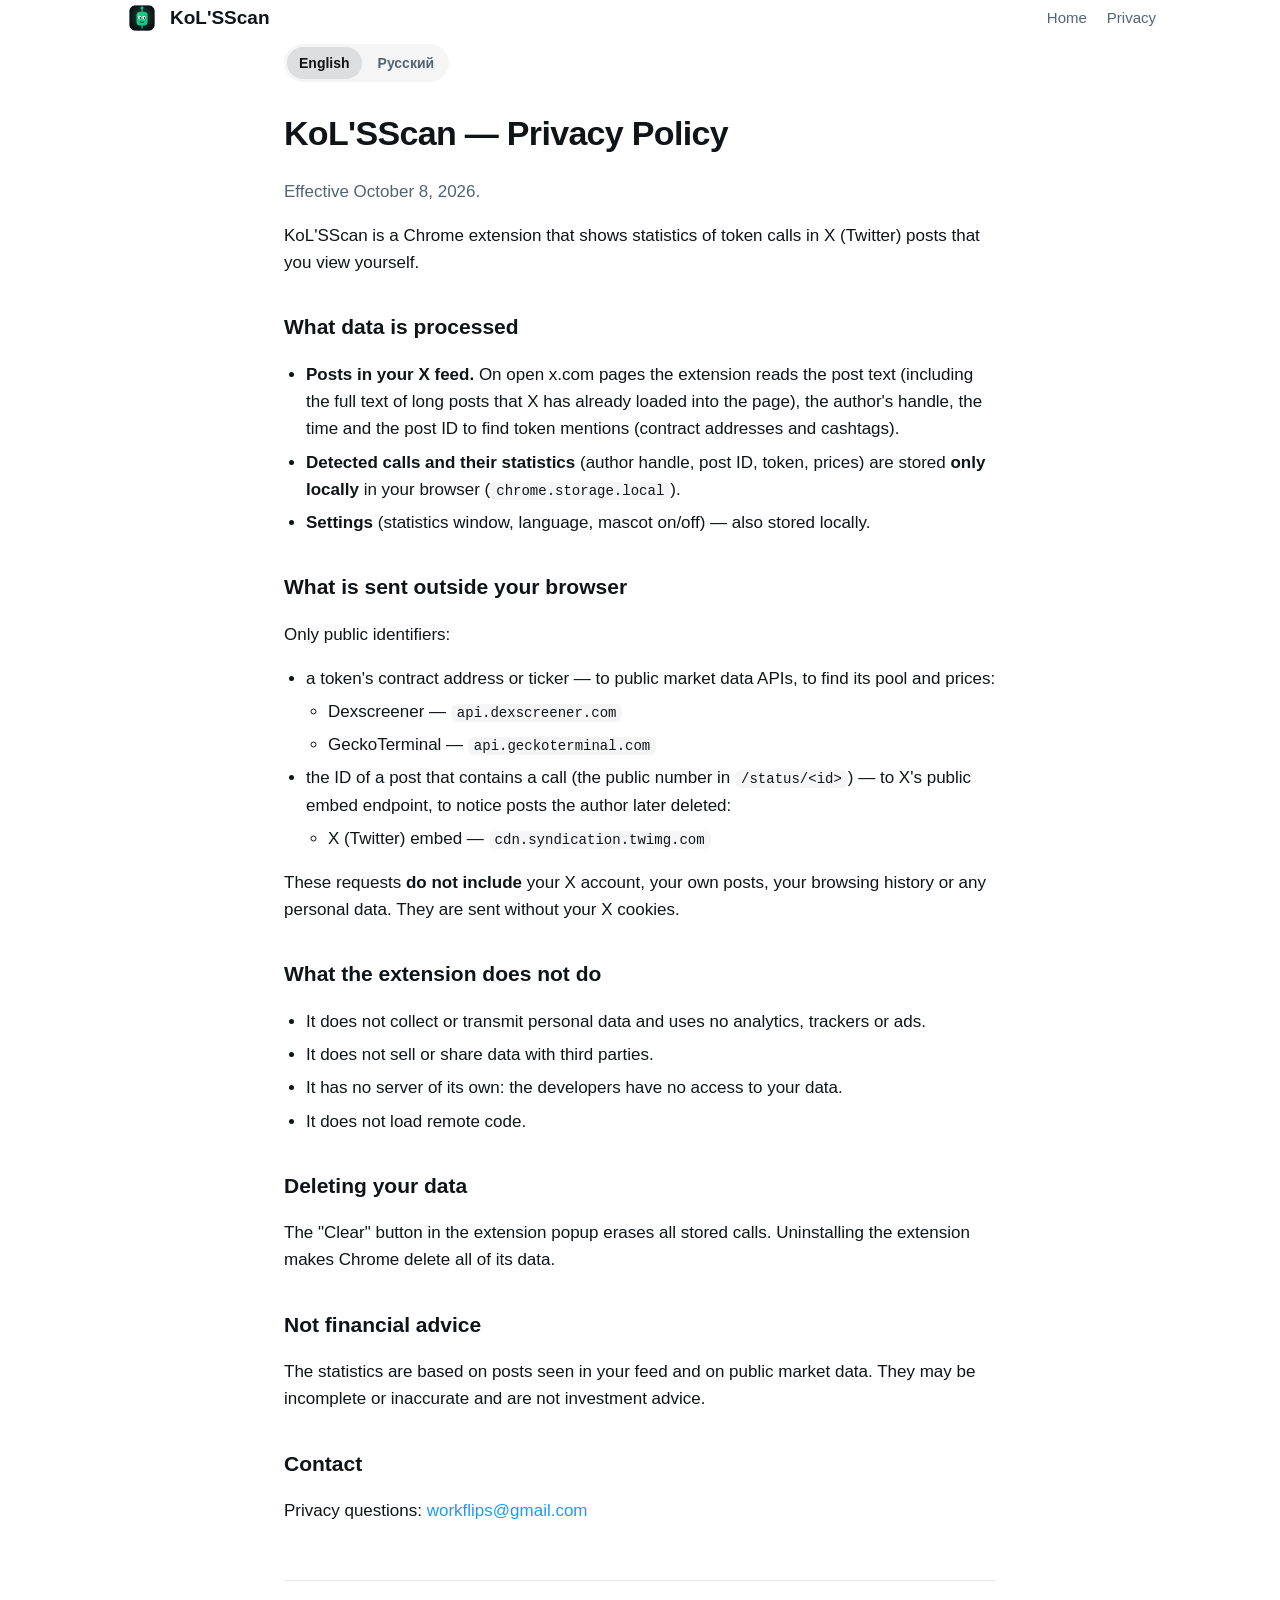
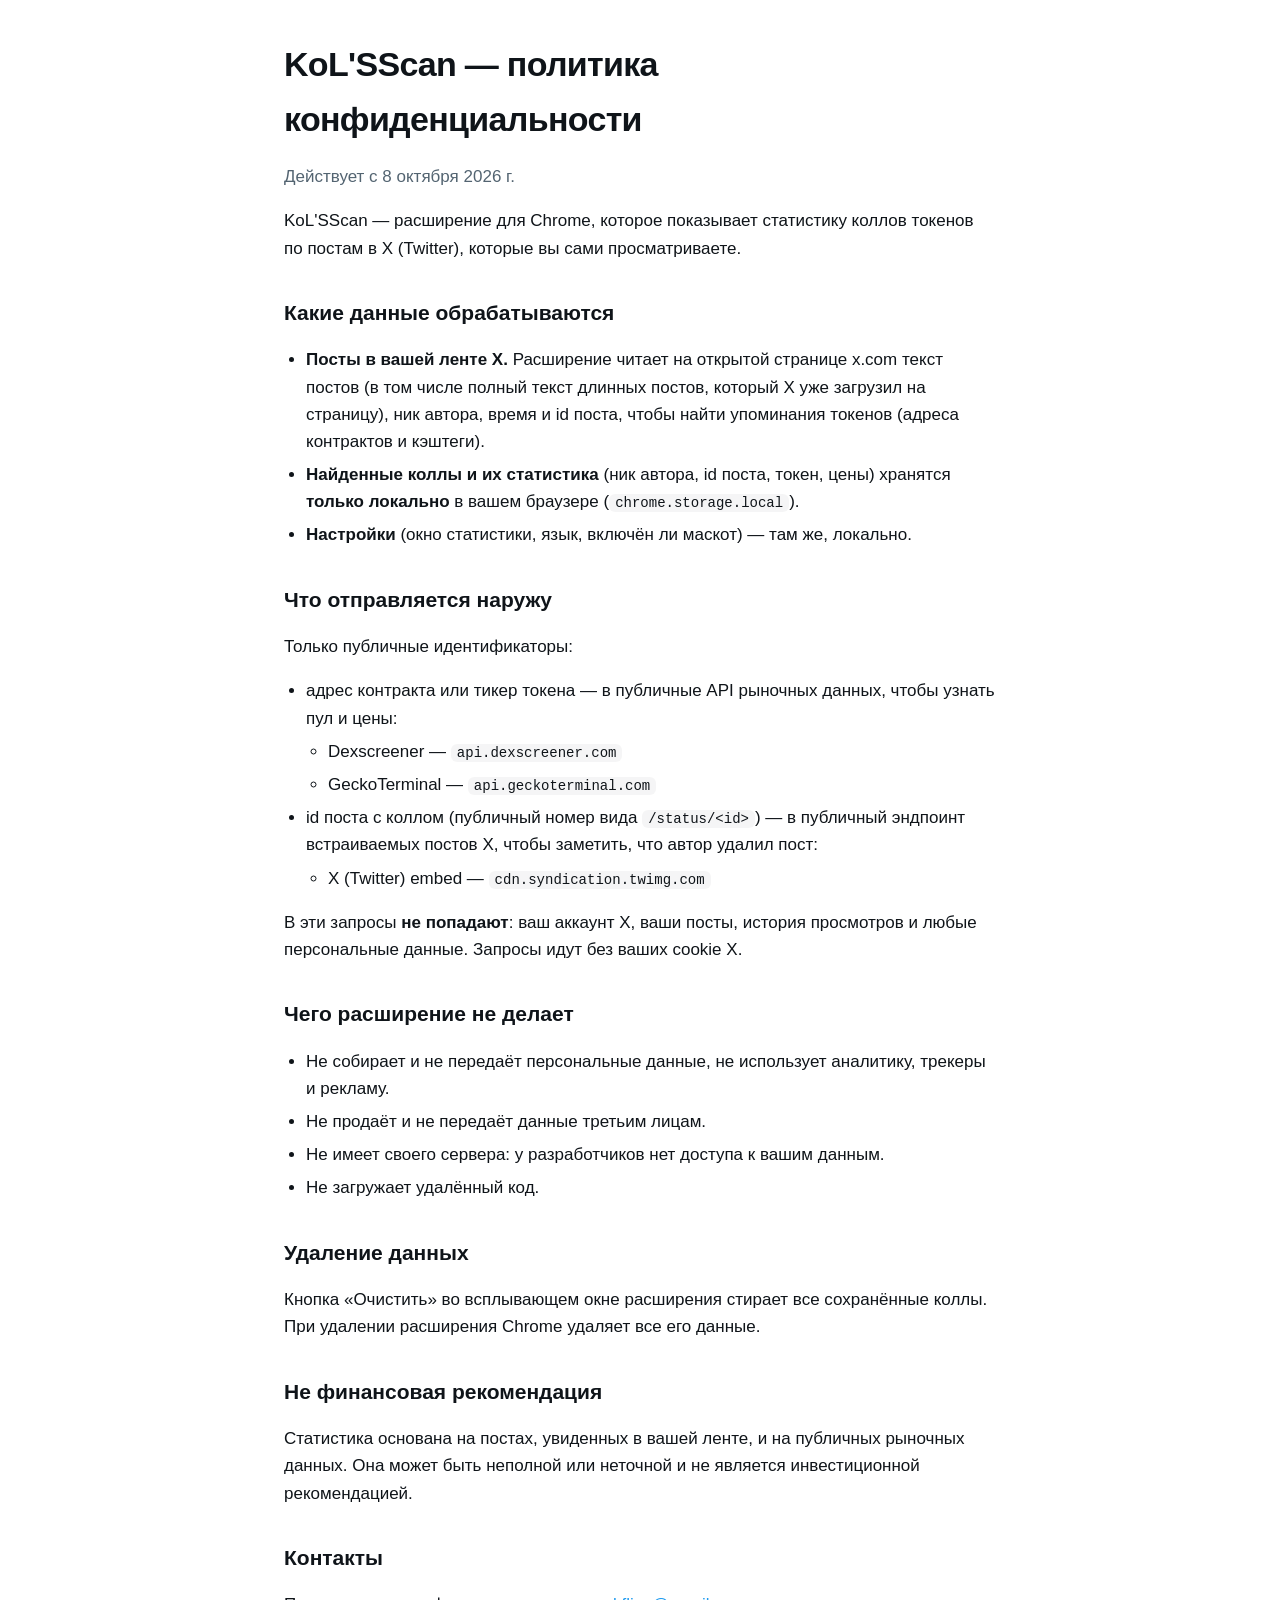
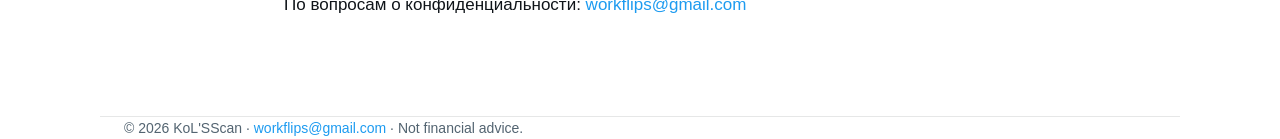
==== privacy.html @ b6e3bd10 "Сайт KoL'SScan: главная и политика конфиденциальности" ====
<!doctype html><html lang="en"><head><meta charset="utf-8"><meta name="viewport" content="width=device-width,initial-scale=1">
<title>Privacy Policy — KoL'SScan</title><meta name="description" content="KoL'SScan privacy policy: all data stays in your browser.">
<link rel="icon" href="img/favicon.png"><link rel="stylesheet" href="style.css"></head><body>
<header class="wrap"><a class="brand" href="/"><img src="img/logo.png" alt="">KoL'SScan</a><nav><a href="/">Home</a><a href="privacy">Privacy</a></nav></header>
<main class="doc">
<div class="lang"><a class="on" href="#en">English</a><a href="#ru">Русский</a></div>
<section id="en" lang="en"><h1>KoL'SScan — Privacy Policy</h1>
<p><em>Effective October 8, 2026.</em></p>
<p>KoL'SScan is a Chrome extension that shows statistics of token calls in X (Twitter) posts that you view yourself.</p>
<h2>What data is processed</h2>
<ul>
<li><strong>Posts in your X feed.</strong> On open x.com pages the extension reads the post text (including the full text of long posts that X has already loaded into the page), the author's handle, the time and the post ID to find token mentions (contract addresses and cashtags).</li>
<li><strong>Detected calls and their statistics</strong> (author handle, post ID, token, prices) are stored <strong>only locally</strong> in your browser (<code>chrome.storage.local</code>).</li>
<li><strong>Settings</strong> (statistics window, language, mascot on/off) — also stored locally.</li>
</ul>
<h2>What is sent outside your browser</h2>
<p>Only public identifiers:</p>
<ul>
<li>a token's contract address or ticker — to public market data APIs, to find its pool and prices:</li>
<ul>
<li>Dexscreener — <code>api.dexscreener.com</code></li>
<li>GeckoTerminal — <code>api.geckoterminal.com</code></li>
</ul>
<li>the ID of a post that contains a call (the public number in <code>/status/&lt;id&gt;</code>) — to X's public embed endpoint, to notice posts the author later deleted:</li>
<ul>
<li>X (Twitter) embed — <code>cdn.syndication.twimg.com</code></li>
</ul>
</ul>
<p>These requests <strong>do not include</strong> your X account, your own posts, your browsing history or any personal data. They are sent without your X cookies.</p>
<h2>What the extension does not do</h2>
<ul>
<li>It does not collect or transmit personal data and uses no analytics, trackers or ads.</li>
<li>It does not sell or share data with third parties.</li>
<li>It has no server of its own: the developers have no access to your data.</li>
<li>It does not load remote code.</li>
</ul>
<h2>Deleting your data</h2>
<p>The "Clear" button in the extension popup erases all stored calls. Uninstalling the extension makes Chrome delete all of its data.</p>
<h2>Not financial advice</h2>
<p>The statistics are based on posts seen in your feed and on public market data. They may be incomplete or inaccurate and are not investment advice.</p>
<h2>Contact</h2>
<p>Privacy questions: <a href="mailto:workflips@gmail.com">workflips@gmail.com</a></p></section>
<hr>
<section id="ru" lang="ru"><h1>KoL'SScan — политика конфиденциальности</h1>
<p><em>Действует с 8 октября 2026 г.</em></p>
<p>KoL'SScan — расширение для Chrome, которое показывает статистику коллов токенов по постам в X (Twitter), которые вы сами просматриваете.</p>
<h2>Какие данные обрабатываются</h2>
<ul>
<li><strong>Посты в вашей ленте X.</strong> Расширение читает на открытой странице x.com текст постов (в том числе полный текст длинных постов, который X уже загрузил на страницу), ник автора, время и id поста, чтобы найти упоминания токенов (адреса контрактов и кэштеги).</li>
<li><strong>Найденные коллы и их статистика</strong> (ник автора, id поста, токен, цены) хранятся <strong>только локально</strong> в вашем браузере (<code>chrome.storage.local</code>).</li>
<li><strong>Настройки</strong> (окно статистики, язык, включён ли маскот) — там же, локально.</li>
</ul>
<h2>Что отправляется наружу</h2>
<p>Только публичные идентификаторы:</p>
<ul>
<li>адрес контракта или тикер токена — в публичные API рыночных данных, чтобы узнать пул и цены:</li>
<ul>
<li>Dexscreener — <code>api.dexscreener.com</code></li>
<li>GeckoTerminal — <code>api.geckoterminal.com</code></li>
</ul>
<li>id поста с коллом (публичный номер вида <code>/status/&lt;id&gt;</code>) — в публичный эндпоинт встраиваемых постов X, чтобы заметить, что автор удалил пост:</li>
<ul>
<li>X (Twitter) embed — <code>cdn.syndication.twimg.com</code></li>
</ul>
</ul>
<p>В эти запросы <strong>не попадают</strong>: ваш аккаунт X, ваши посты, история просмотров и любые персональные данные. Запросы идут без ваших cookie X.</p>
<h2>Чего расширение не делает</h2>
<ul>
<li>Не собирает и не передаёт персональные данные, не использует аналитику, трекеры и рекламу.</li>
<li>Не продаёт и не передаёт данные третьим лицам.</li>
<li>Не имеет своего сервера: у разработчиков нет доступа к вашим данным.</li>
<li>Не загружает удалённый код.</li>
</ul>
<h2>Удаление данных</h2>
<p>Кнопка «Очистить» во всплывающем окне расширения стирает все сохранённые коллы. При удалении расширения Chrome удаляет все его данные.</p>
<h2>Не финансовая рекомендация</h2>
<p>Статистика основана на постах, увиденных в вашей ленте, и на публичных рыночных данных. Она может быть неполной или неточной и не является инвестиционной рекомендацией.</p>
<h2>Контакты</h2>
<p>По вопросам о конфиденциальности: <a href="mailto:workflips@gmail.com">workflips@gmail.com</a></p></section>
</main>
<footer class="wrap">© 2026 KoL'SScan · <a href="mailto:workflips@gmail.com">workflips@gmail.com</a> · Not financial advice.</footer>
</body></html>
---- style.css ----
:root{--bg:#0b0d12;--elev:rgba(255,255,255,.05);--line:rgba(255,255,255,.1);--text:#e7e9ea;--dim:#8b98a5;--green:#16c784;--blue:#1d9bf0;color-scheme:dark}
@media (prefers-color-scheme:light){:root{--bg:#fff;--elev:rgba(15,20,25,.04);--line:rgba(15,20,25,.1);--text:#0f1419;--dim:#536471;color-scheme:light}}
*{box-sizing:border-box}html{-webkit-font-smoothing:antialiased}
body{margin:0;background:var(--bg);color:var(--text);font:17px/1.6 -apple-system,BlinkMacSystemFont,"Segoe UI",Roboto,Helvetica,Arial,sans-serif}
a{color:var(--blue);text-decoration:none}a:hover{text-decoration:underline}
.wrap{max-width:1080px;margin:0 auto;padding:0 24px}
header{display:flex;align-items:center;justify-content:space-between;padding:22px 0}
.brand{display:flex;align-items:center;gap:10px;font-weight:800;font-size:19px;color:var(--text)}.brand img{width:36px;height:36px}
nav a{color:var(--dim);margin-left:20px;font-size:15px}
code{font:14px ui-monospace,"SF Mono",Menlo,monospace;background:var(--elev);padding:1px 6px;border-radius:6px}

.doc{max-width:760px;margin:0 auto;padding:8px 24px 80px}
.doc h1{font-size:34px;letter-spacing:-.02em;margin:24px 0 8px}
.doc h2{font-size:21px;margin:34px 0 8px}
.doc p,.doc li{color:var(--text)}.doc em{color:var(--dim);font-style:normal}
.doc ul{padding-left:22px}.doc li{margin:6px 0}
.lang{display:inline-flex;gap:4px;padding:3px;border-radius:999px;background:var(--elev);font-size:14px;font-weight:700}
.lang a{padding:5px 12px;border-radius:999px;color:var(--dim)}.lang a.on{background:var(--line);color:var(--text)}
hr{border:0;border-top:1px solid var(--line);margin:56px 0}
footer{padding:32px 0 48px;color:var(--dim);font-size:14px;border-top:1px solid var(--line)}
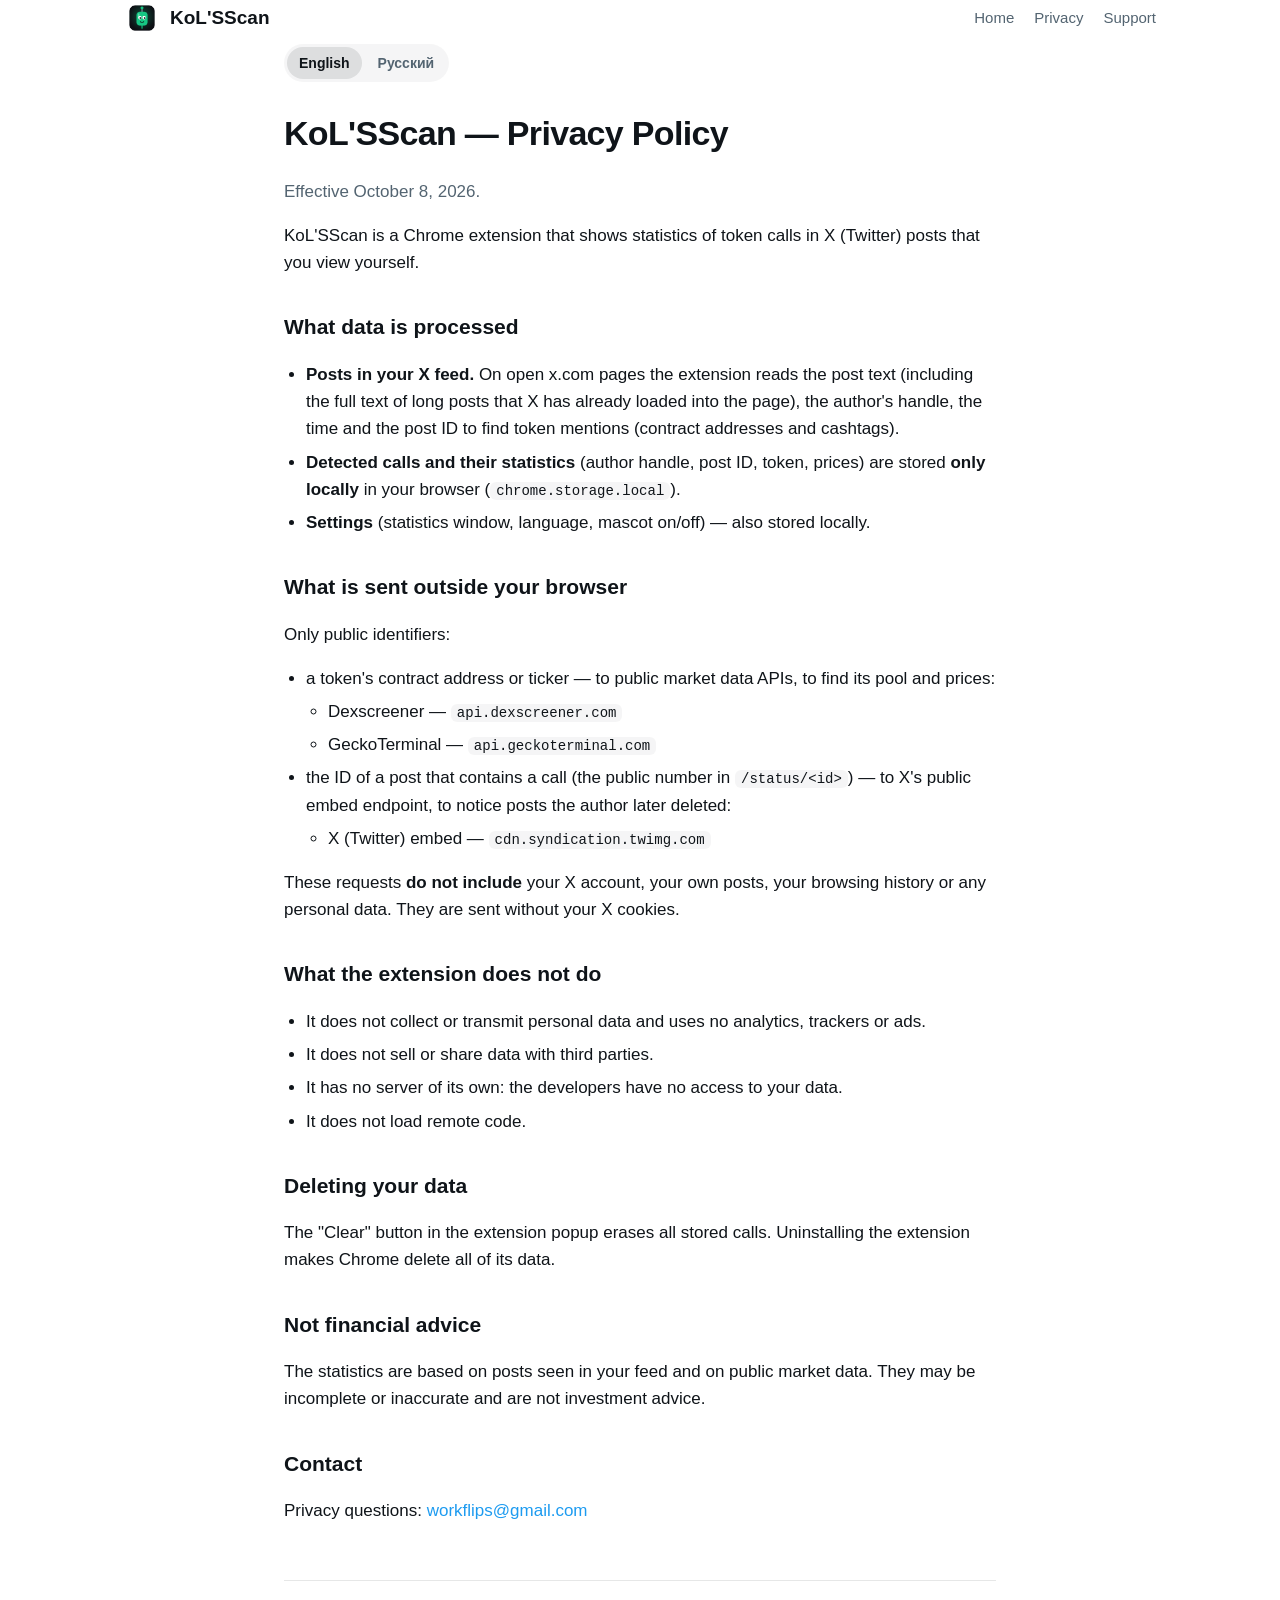
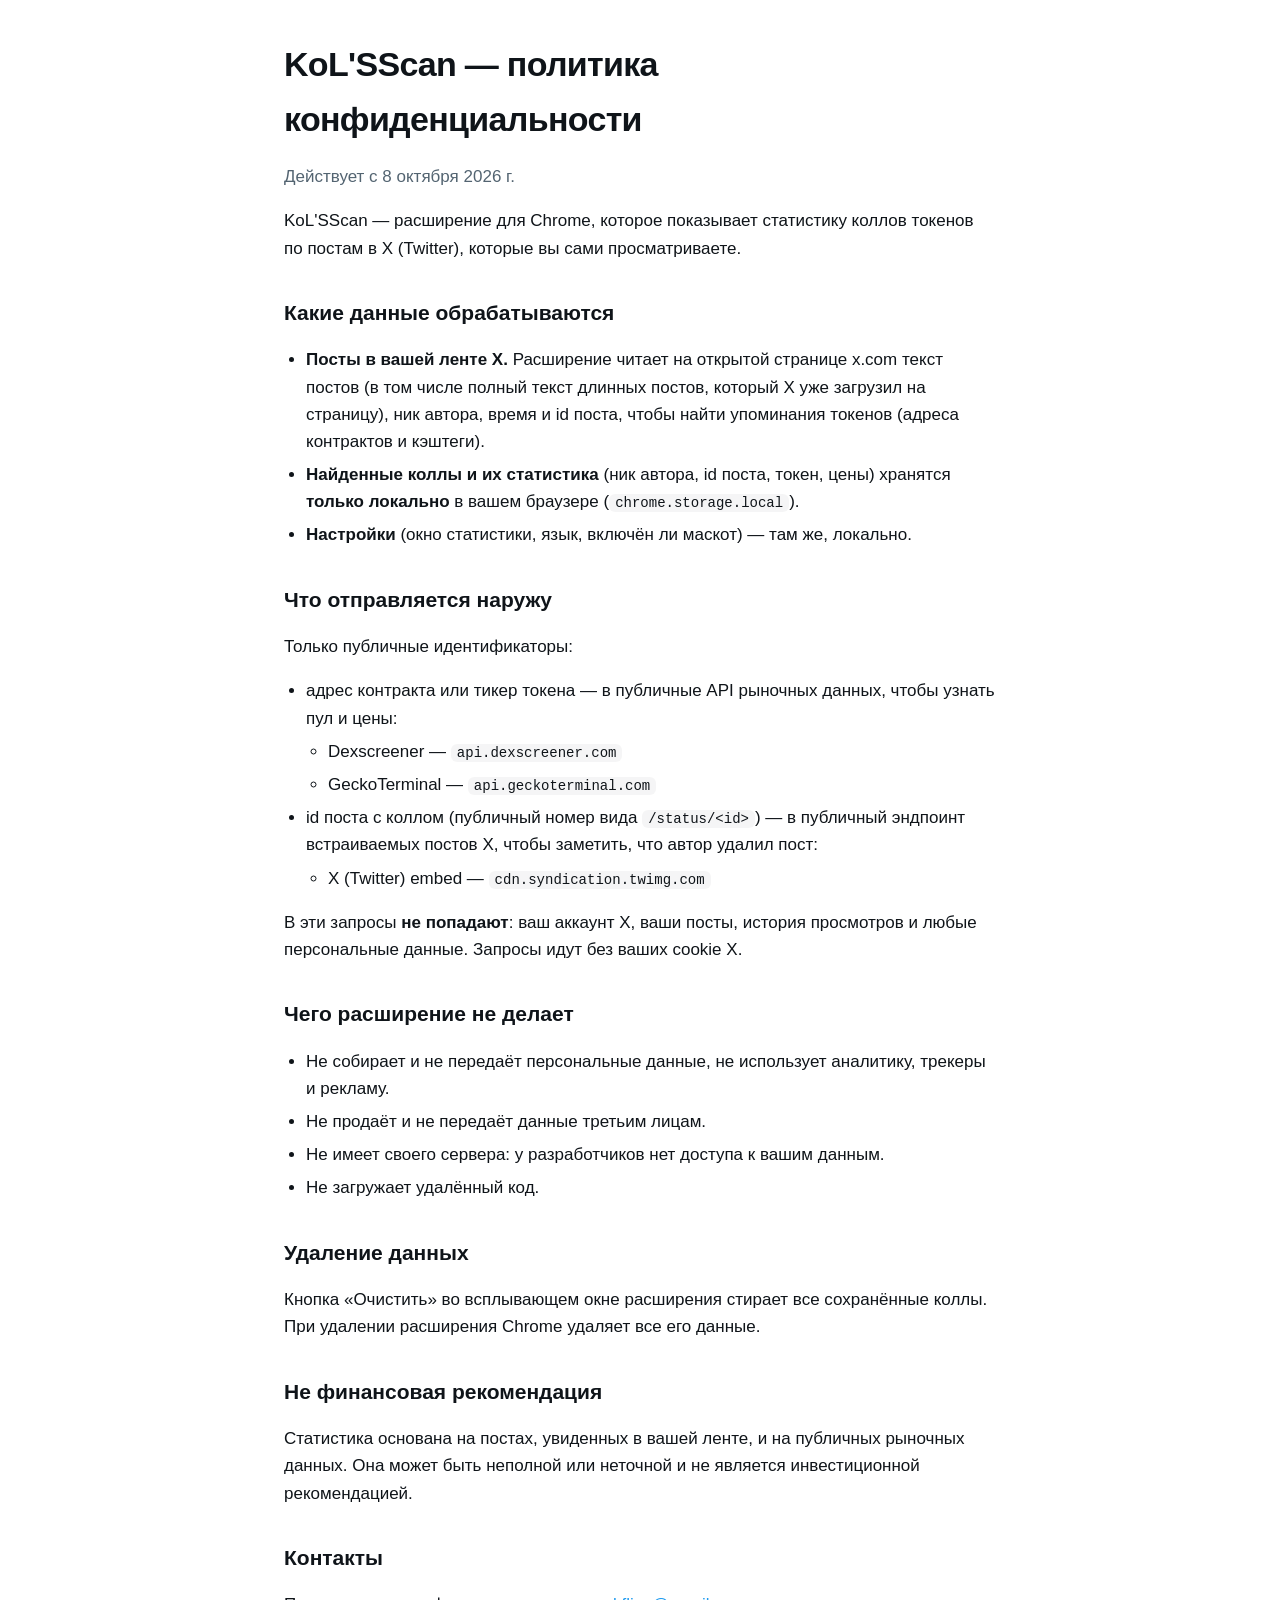
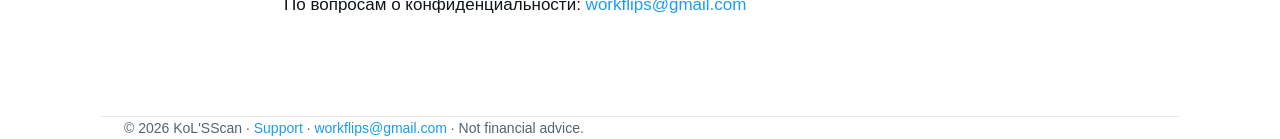
==== commit 89716e64: "Страница поддержки: почта и FAQ" ====
--- a/privacy.html
+++ b/privacy.html
@@ -1,7 +1,7 @@
 <!doctype html><html lang="en"><head><meta charset="utf-8"><meta name="viewport" content="width=device-width,initial-scale=1">
 <title>Privacy Policy — KoL'SScan</title><meta name="description" content="KoL'SScan privacy policy: all data stays in your browser.">
 <link rel="icon" href="img/favicon.png"><link rel="stylesheet" href="style.css"></head><body>
-<header class="wrap"><a class="brand" href="/"><img src="img/logo.png" alt="">KoL'SScan</a><nav><a href="/">Home</a><a href="privacy">Privacy</a></nav></header>
+<header class="wrap"><a class="brand" href="/"><img src="img/logo.png" alt="">KoL'SScan</a><nav><a href="/">Home</a><a href="privacy">Privacy</a><a href="support">Support</a></nav></header>
 <main class="doc">
 <div class="lang"><a class="on" href="#en">English</a><a href="#ru">Русский</a></div>
 <section id="en" lang="en"><h1>KoL'SScan — Privacy Policy</h1>
@@ -78,5 +78,5 @@
 <h2>Контакты</h2>
 <p>По вопросам о конфиденциальности: <a href="mailto:workflips@gmail.com">workflips@gmail.com</a></p></section>
 </main>
-<footer class="wrap">© 2026 KoL'SScan · <a href="mailto:workflips@gmail.com">workflips@gmail.com</a> · Not financial advice.</footer>
+<footer class="wrap">© 2026 KoL'SScan · <a href="support">Support</a> · <a href="mailto:workflips@gmail.com">workflips@gmail.com</a> · Not financial advice.</footer>
 </body></html>
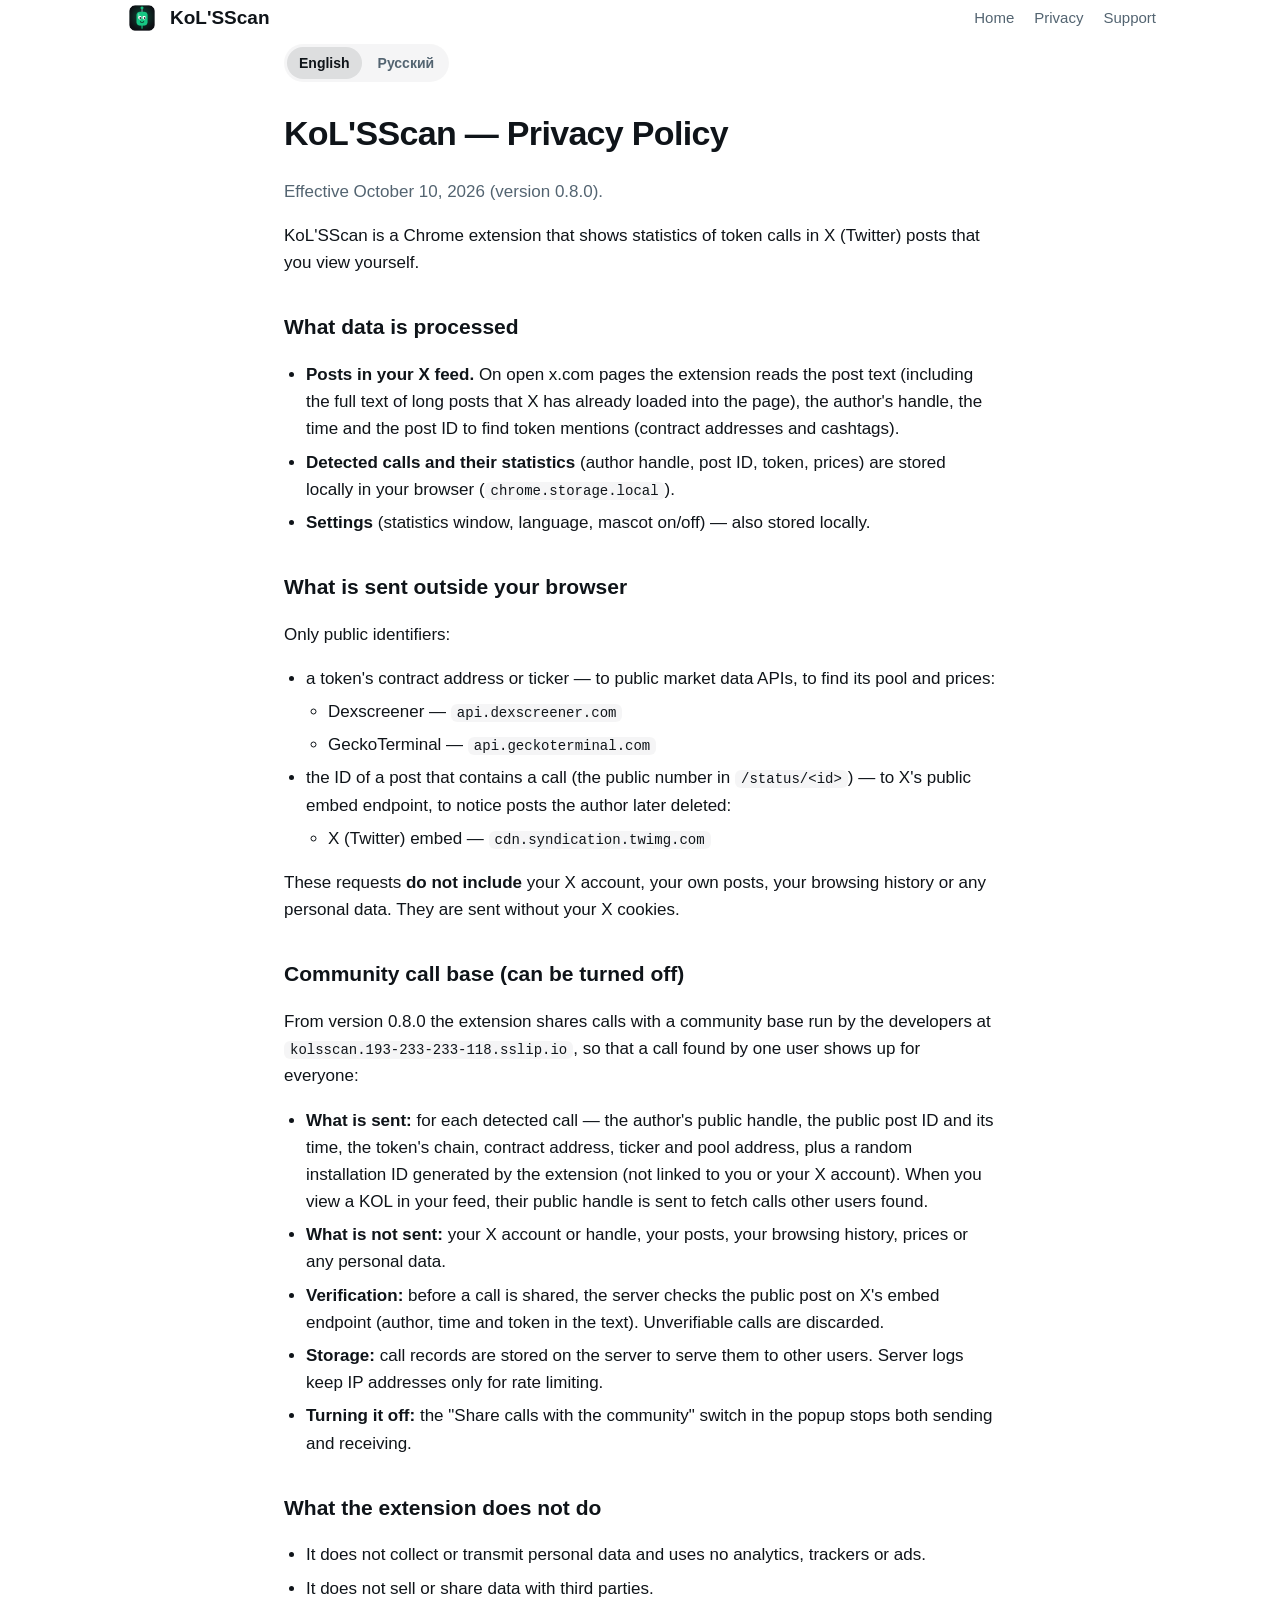
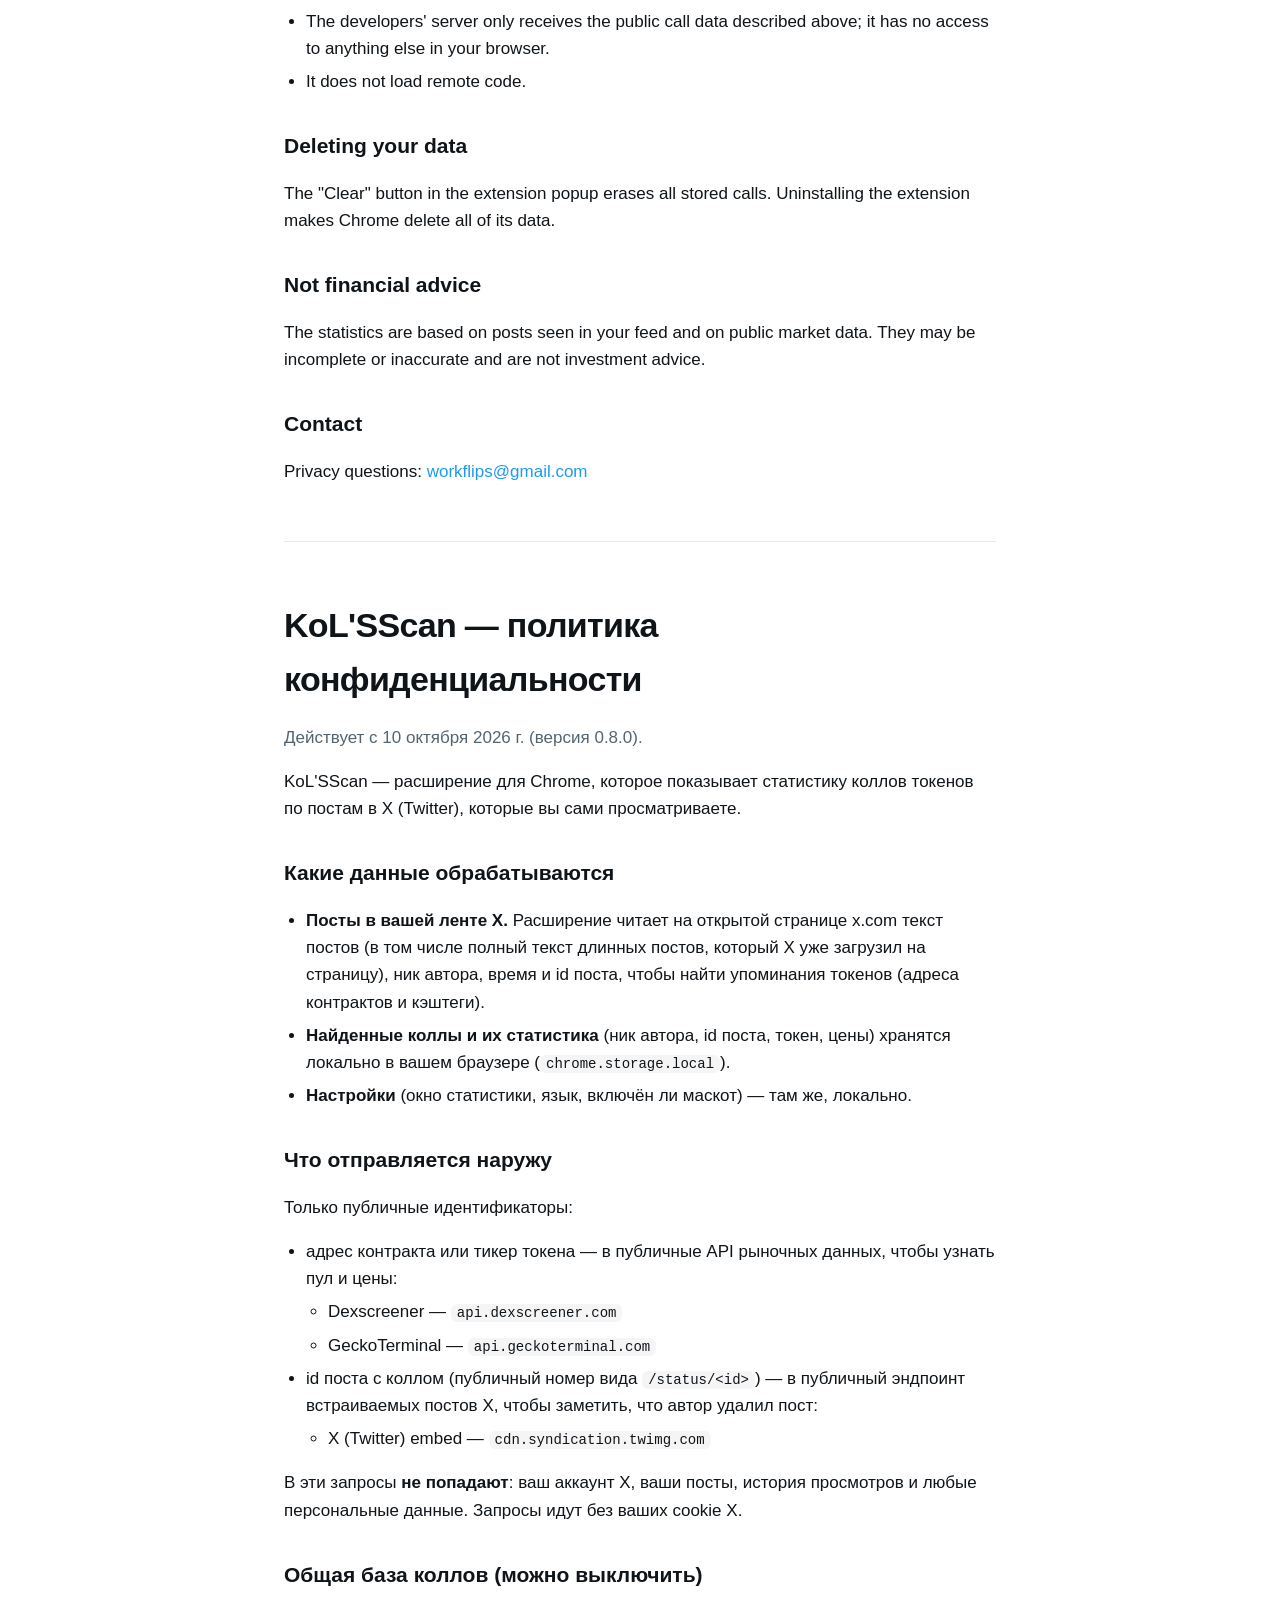
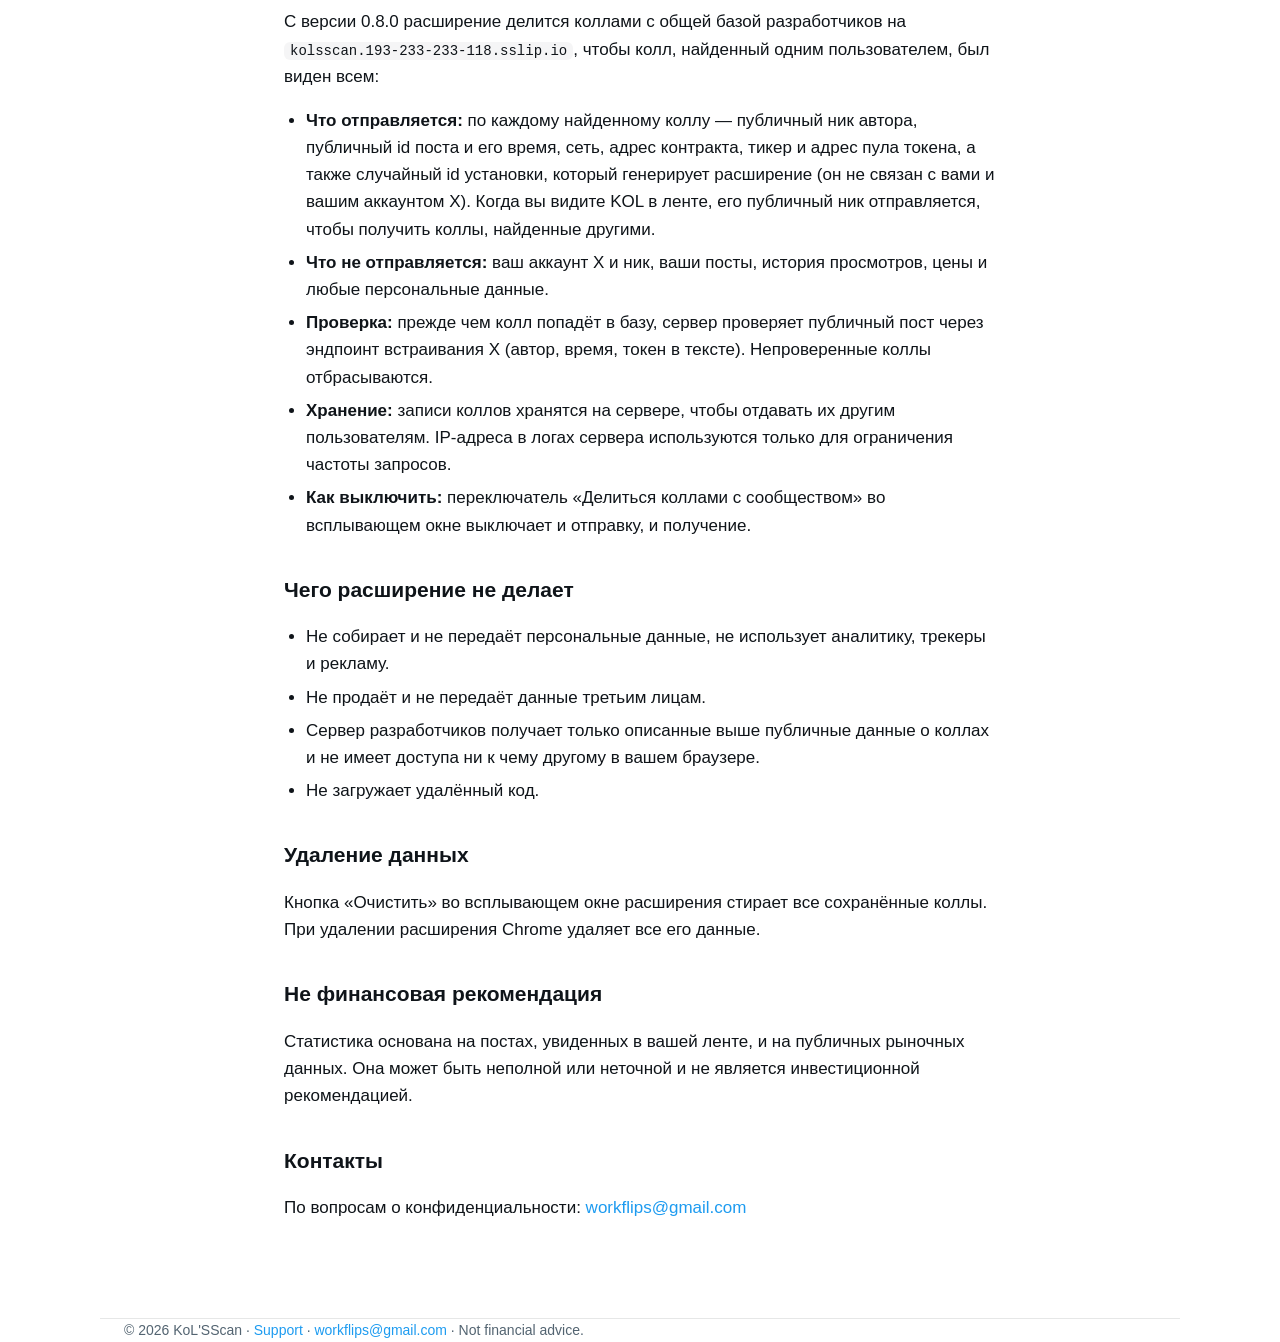
==== commit d4c58efc: "Privacy policy: community call base (v0.8.0)" ====
--- a/privacy.html
+++ b/privacy.html
@@ -5,12 +5,12 @@
 <main class="doc">
 <div class="lang"><a class="on" href="#en">English</a><a href="#ru">Русский</a></div>
 <section id="en" lang="en"><h1>KoL'SScan — Privacy Policy</h1>
-<p><em>Effective October 8, 2026.</em></p>
+<p><em>Effective October 10, 2026 (version 0.8.0).</em></p>
 <p>KoL'SScan is a Chrome extension that shows statistics of token calls in X (Twitter) posts that you view yourself.</p>
 <h2>What data is processed</h2>
 <ul>
 <li><strong>Posts in your X feed.</strong> On open x.com pages the extension reads the post text (including the full text of long posts that X has already loaded into the page), the author's handle, the time and the post ID to find token mentions (contract addresses and cashtags).</li>
-<li><strong>Detected calls and their statistics</strong> (author handle, post ID, token, prices) are stored <strong>only locally</strong> in your browser (<code>chrome.storage.local</code>).</li>
+<li><strong>Detected calls and their statistics</strong> (author handle, post ID, token, prices) are stored locally in your browser (<code>chrome.storage.local</code>).</li>
 <li><strong>Settings</strong> (statistics window, language, mascot on/off) — also stored locally.</li>
 </ul>
 <h2>What is sent outside your browser</h2>
@@ -27,11 +27,20 @@
 </ul>
 </ul>
 <p>These requests <strong>do not include</strong> your X account, your own posts, your browsing history or any personal data. They are sent without your X cookies.</p>
+<h2>Community call base (can be turned off)</h2>
+<p>From version 0.8.0 the extension shares calls with a community base run by the developers at <code>kolsscan.193-233-233-118.sslip.io</code>, so that a call found by one user shows up for everyone:</p>
+<ul>
+<li><strong>What is sent:</strong> for each detected call — the author's public handle, the public post ID and its time, the token's chain, contract address, ticker and pool address, plus a random installation ID generated by the extension (not linked to you or your X account). When you view a KOL in your feed, their public handle is sent to fetch calls other users found.</li>
+<li><strong>What is not sent:</strong> your X account or handle, your posts, your browsing history, prices or any personal data.</li>
+<li><strong>Verification:</strong> before a call is shared, the server checks the public post on X's embed endpoint (author, time and token in the text). Unverifiable calls are discarded.</li>
+<li><strong>Storage:</strong> call records are stored on the server to serve them to other users. Server logs keep IP addresses only for rate limiting.</li>
+<li><strong>Turning it off:</strong> the "Share calls with the community" switch in the popup stops both sending and receiving.</li>
+</ul>
 <h2>What the extension does not do</h2>
 <ul>
 <li>It does not collect or transmit personal data and uses no analytics, trackers or ads.</li>
 <li>It does not sell or share data with third parties.</li>
-<li>It has no server of its own: the developers have no access to your data.</li>
+<li>The developers' server only receives the public call data described above; it has no access to anything else in your browser.</li>
 <li>It does not load remote code.</li>
 </ul>
 <h2>Deleting your data</h2>
@@ -42,12 +51,12 @@
 <p>Privacy questions: <a href="mailto:workflips@gmail.com">workflips@gmail.com</a></p></section>
 <hr>
 <section id="ru" lang="ru"><h1>KoL'SScan — политика конфиденциальности</h1>
-<p><em>Действует с 8 октября 2026 г.</em></p>
+<p><em>Действует с 10 октября 2026 г. (версия 0.8.0).</em></p>
 <p>KoL'SScan — расширение для Chrome, которое показывает статистику коллов токенов по постам в X (Twitter), которые вы сами просматриваете.</p>
 <h2>Какие данные обрабатываются</h2>
 <ul>
 <li><strong>Посты в вашей ленте X.</strong> Расширение читает на открытой странице x.com текст постов (в том числе полный текст длинных постов, который X уже загрузил на страницу), ник автора, время и id поста, чтобы найти упоминания токенов (адреса контрактов и кэштеги).</li>
-<li><strong>Найденные коллы и их статистика</strong> (ник автора, id поста, токен, цены) хранятся <strong>только локально</strong> в вашем браузере (<code>chrome.storage.local</code>).</li>
+<li><strong>Найденные коллы и их статистика</strong> (ник автора, id поста, токен, цены) хранятся локально в вашем браузере (<code>chrome.storage.local</code>).</li>
 <li><strong>Настройки</strong> (окно статистики, язык, включён ли маскот) — там же, локально.</li>
 </ul>
 <h2>Что отправляется наружу</h2>
@@ -64,11 +73,20 @@
 </ul>
 </ul>
 <p>В эти запросы <strong>не попадают</strong>: ваш аккаунт X, ваши посты, история просмотров и любые персональные данные. Запросы идут без ваших cookie X.</p>
+<h2>Общая база коллов (можно выключить)</h2>
+<p>С версии 0.8.0 расширение делится коллами с общей базой разработчиков на <code>kolsscan.193-233-233-118.sslip.io</code>, чтобы колл, найденный одним пользователем, был виден всем:</p>
+<ul>
+<li><strong>Что отправляется:</strong> по каждому найденному коллу — публичный ник автора, публичный id поста и его время, сеть, адрес контракта, тикер и адрес пула токена, а также случайный id установки, который генерирует расширение (он не связан с вами и вашим аккаунтом X). Когда вы видите KOL в ленте, его публичный ник отправляется, чтобы получить коллы, найденные другими.</li>
+<li><strong>Что не отправляется:</strong> ваш аккаунт X и ник, ваши посты, история просмотров, цены и любые персональные данные.</li>
+<li><strong>Проверка:</strong> прежде чем колл попадёт в базу, сервер проверяет публичный пост через эндпоинт встраивания X (автор, время, токен в тексте). Непроверенные коллы отбрасываются.</li>
+<li><strong>Хранение:</strong> записи коллов хранятся на сервере, чтобы отдавать их другим пользователям. IP-адреса в логах сервера используются только для ограничения частоты запросов.</li>
+<li><strong>Как выключить:</strong> переключатель «Делиться коллами с сообществом» во всплывающем окне выключает и отправку, и получение.</li>
+</ul>
 <h2>Чего расширение не делает</h2>
 <ul>
 <li>Не собирает и не передаёт персональные данные, не использует аналитику, трекеры и рекламу.</li>
 <li>Не продаёт и не передаёт данные третьим лицам.</li>
-<li>Не имеет своего сервера: у разработчиков нет доступа к вашим данным.</li>
+<li>Сервер разработчиков получает только описанные выше публичные данные о коллах и не имеет доступа ни к чему другому в вашем браузере.</li>
 <li>Не загружает удалённый код.</li>
 </ul>
 <h2>Удаление данных</h2>
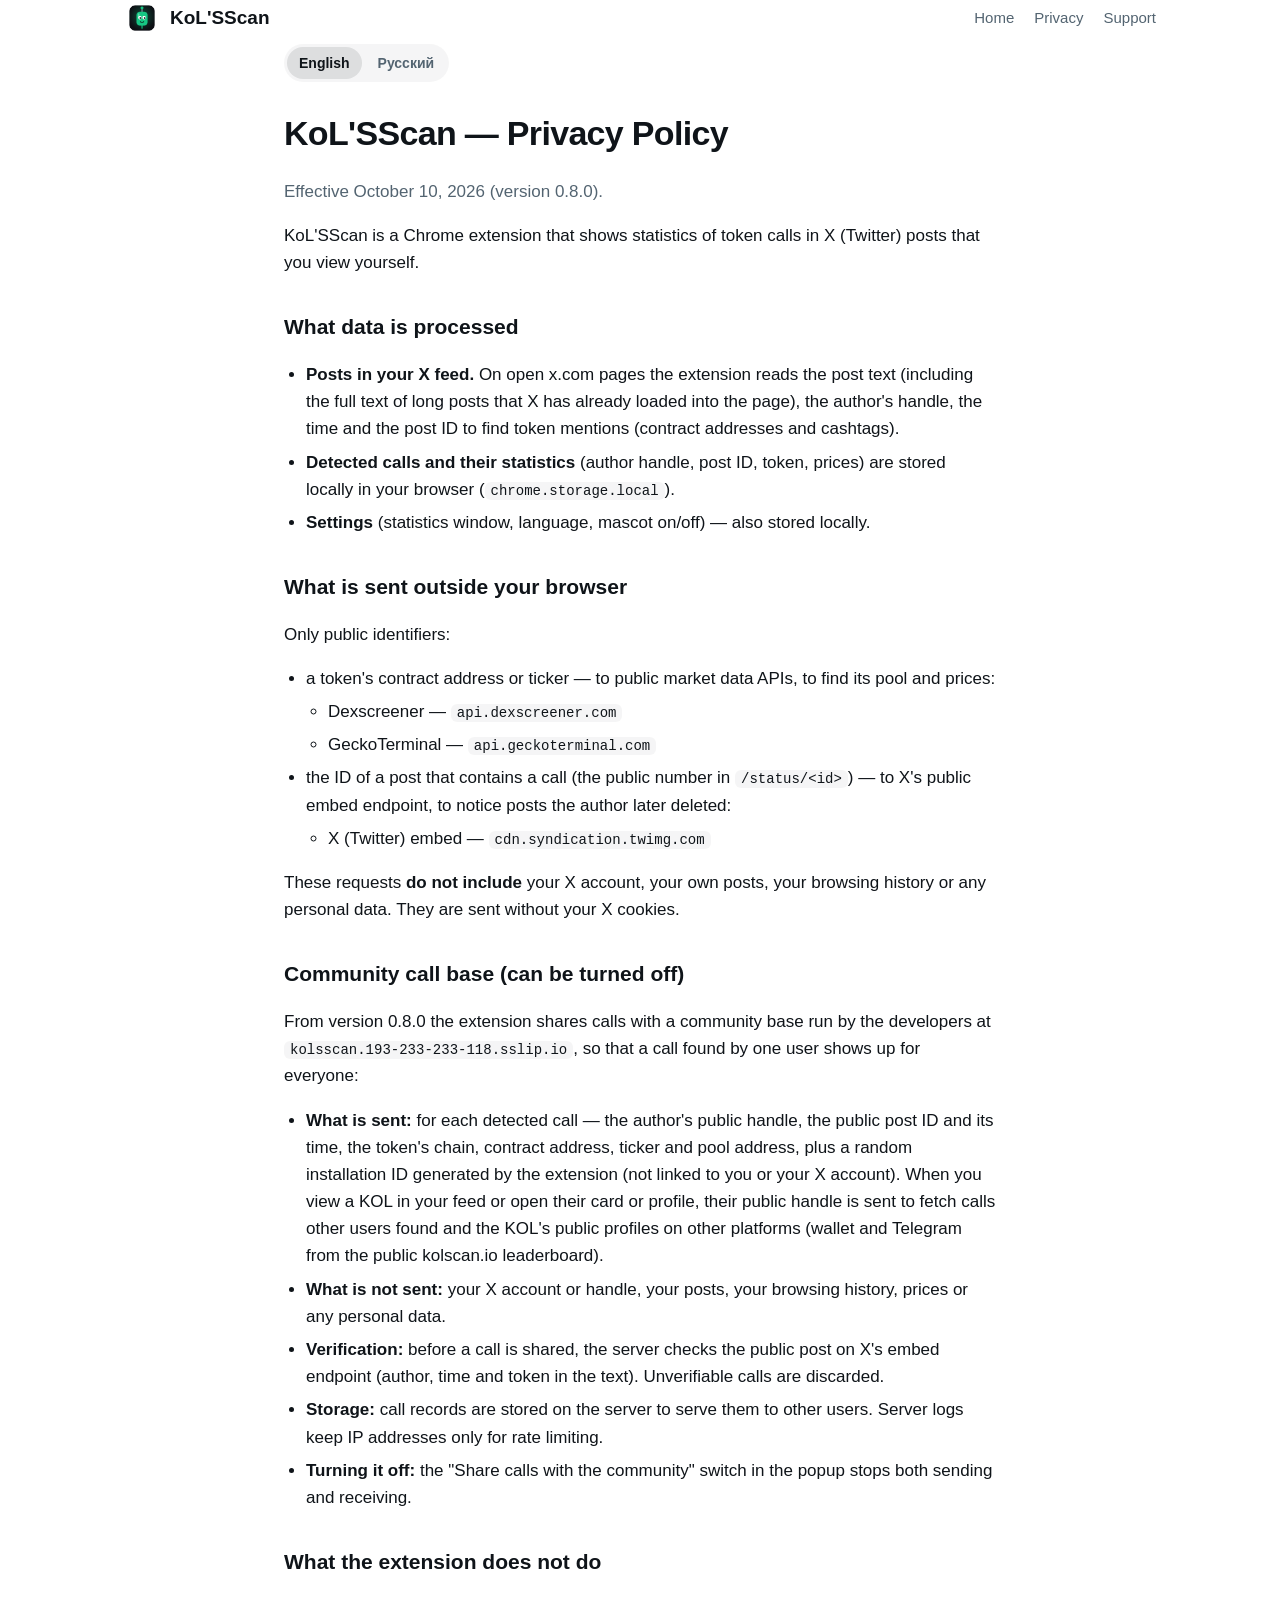
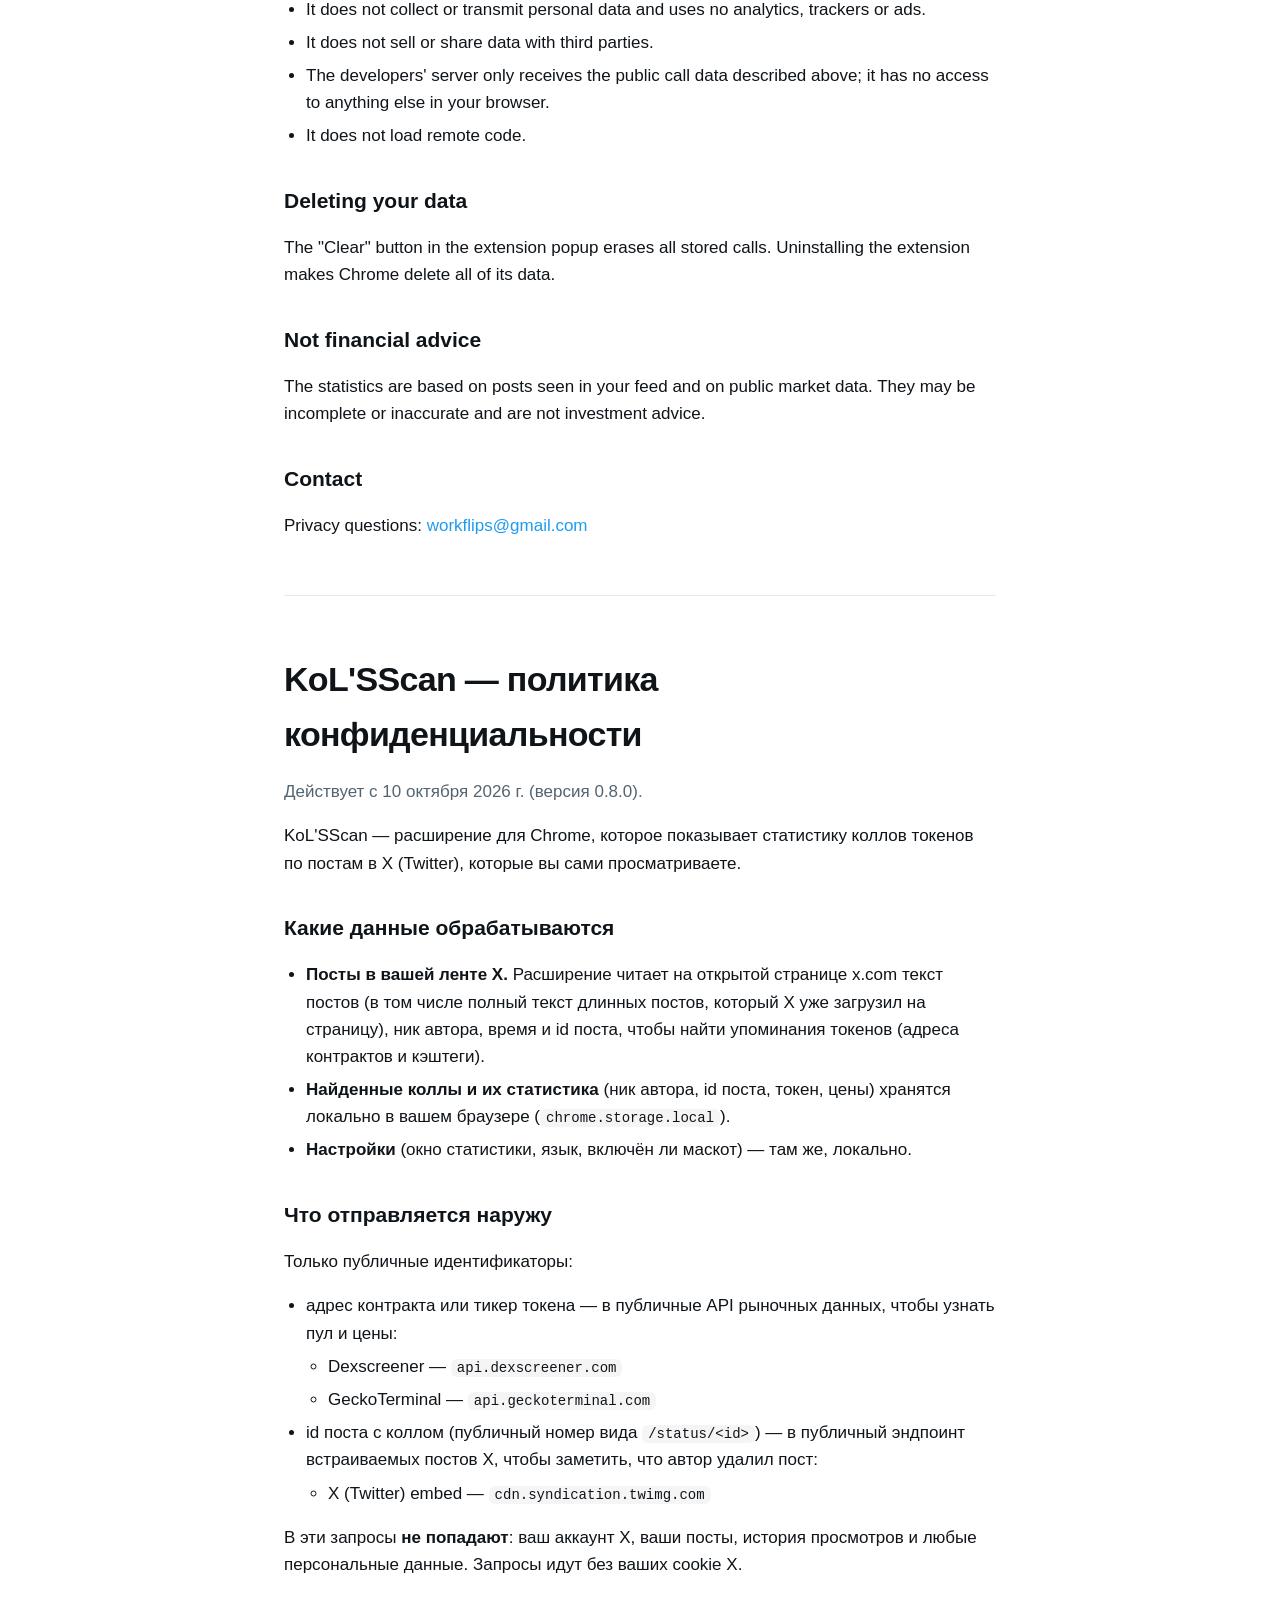
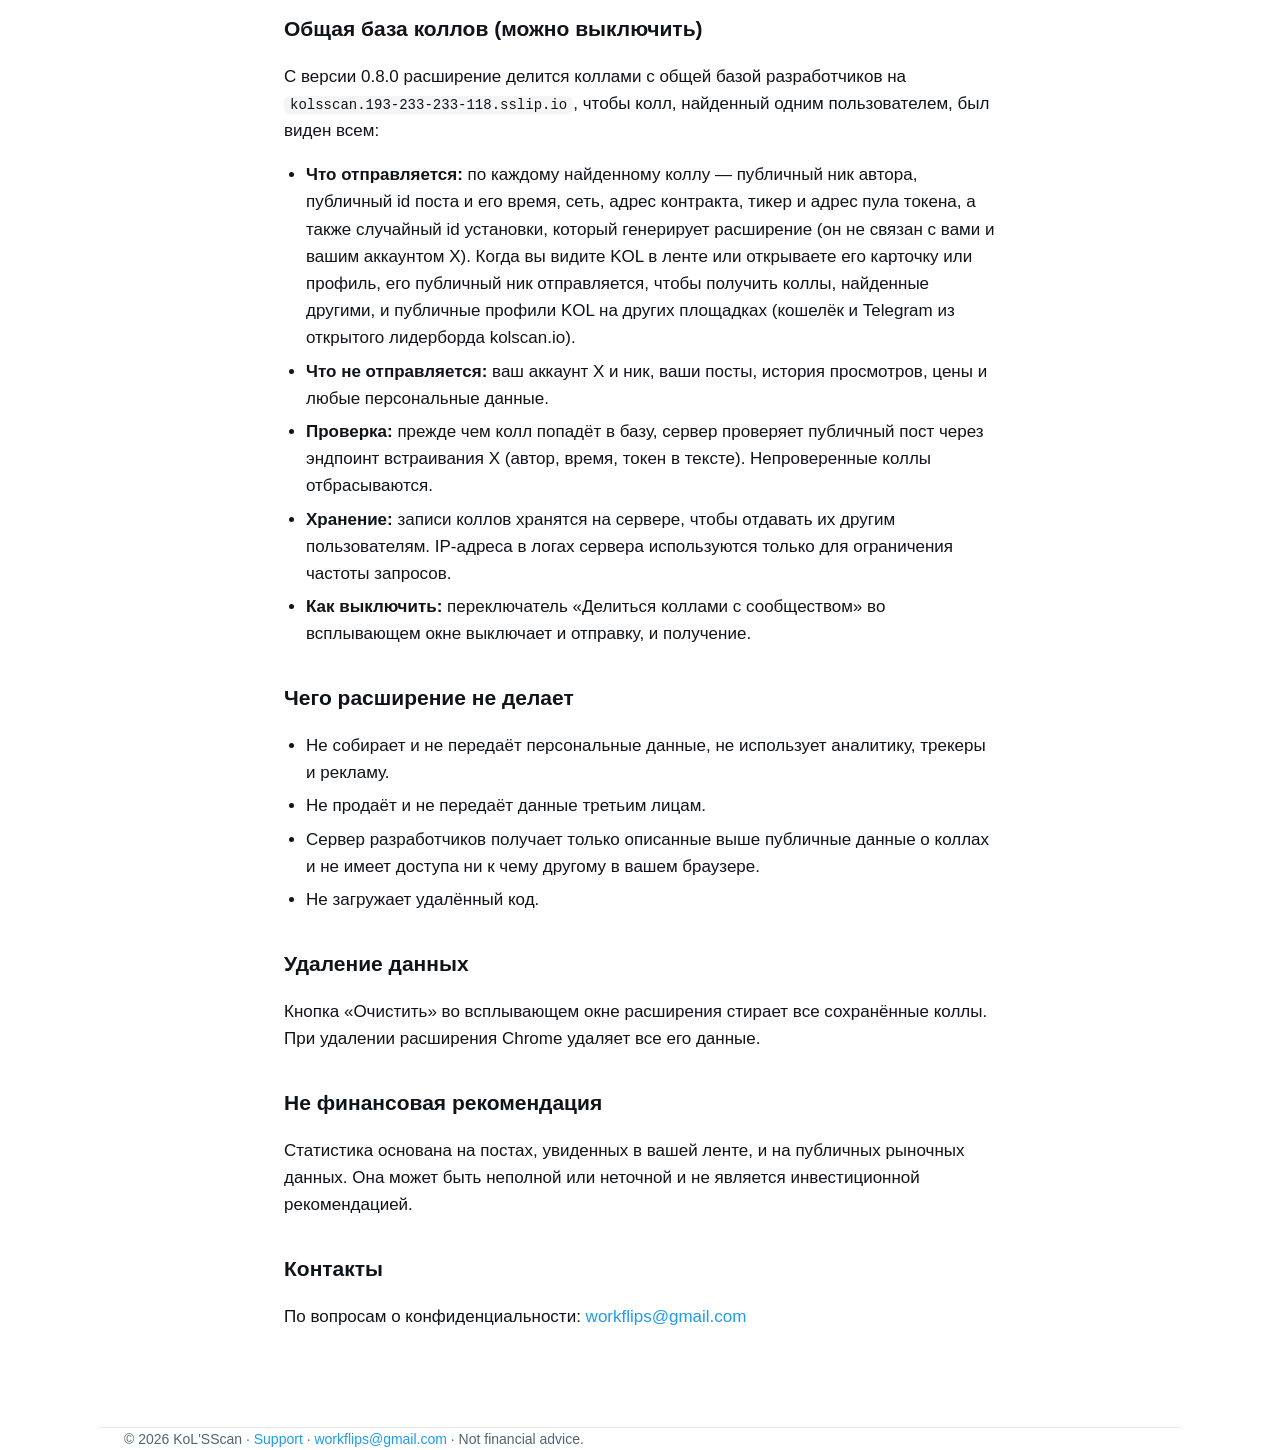
==== commit d1030467: "Privacy: KOL profile lookup on other platforms" ====
--- a/privacy.html
+++ b/privacy.html
@@ -30,7 +30,7 @@
 <h2>Community call base (can be turned off)</h2>
 <p>From version 0.8.0 the extension shares calls with a community base run by the developers at <code>kolsscan.193-233-233-118.sslip.io</code>, so that a call found by one user shows up for everyone:</p>
 <ul>
-<li><strong>What is sent:</strong> for each detected call — the author's public handle, the public post ID and its time, the token's chain, contract address, ticker and pool address, plus a random installation ID generated by the extension (not linked to you or your X account). When you view a KOL in your feed, their public handle is sent to fetch calls other users found.</li>
+<li><strong>What is sent:</strong> for each detected call — the author's public handle, the public post ID and its time, the token's chain, contract address, ticker and pool address, plus a random installation ID generated by the extension (not linked to you or your X account). When you view a KOL in your feed or open their card or profile, their public handle is sent to fetch calls other users found and the KOL's public profiles on other platforms (wallet and Telegram from the public kolscan.io leaderboard).</li>
 <li><strong>What is not sent:</strong> your X account or handle, your posts, your browsing history, prices or any personal data.</li>
 <li><strong>Verification:</strong> before a call is shared, the server checks the public post on X's embed endpoint (author, time and token in the text). Unverifiable calls are discarded.</li>
 <li><strong>Storage:</strong> call records are stored on the server to serve them to other users. Server logs keep IP addresses only for rate limiting.</li>
@@ -76,7 +76,7 @@
 <h2>Общая база коллов (можно выключить)</h2>
 <p>С версии 0.8.0 расширение делится коллами с общей базой разработчиков на <code>kolsscan.193-233-233-118.sslip.io</code>, чтобы колл, найденный одним пользователем, был виден всем:</p>
 <ul>
-<li><strong>Что отправляется:</strong> по каждому найденному коллу — публичный ник автора, публичный id поста и его время, сеть, адрес контракта, тикер и адрес пула токена, а также случайный id установки, который генерирует расширение (он не связан с вами и вашим аккаунтом X). Когда вы видите KOL в ленте, его публичный ник отправляется, чтобы получить коллы, найденные другими.</li>
+<li><strong>Что отправляется:</strong> по каждому найденному коллу — публичный ник автора, публичный id поста и его время, сеть, адрес контракта, тикер и адрес пула токена, а также случайный id установки, который генерирует расширение (он не связан с вами и вашим аккаунтом X). Когда вы видите KOL в ленте или открываете его карточку или профиль, его публичный ник отправляется, чтобы получить коллы, найденные другими, и публичные профили KOL на других площадках (кошелёк и Telegram из открытого лидерборда kolscan.io).</li>
 <li><strong>Что не отправляется:</strong> ваш аккаунт X и ник, ваши посты, история просмотров, цены и любые персональные данные.</li>
 <li><strong>Проверка:</strong> прежде чем колл попадёт в базу, сервер проверяет публичный пост через эндпоинт встраивания X (автор, время, токен в тексте). Непроверенные коллы отбрасываются.</li>
 <li><strong>Хранение:</strong> записи коллов хранятся на сервере, чтобы отдавать их другим пользователям. IP-адреса в логах сервера используются только для ограничения частоты запросов.</li>
